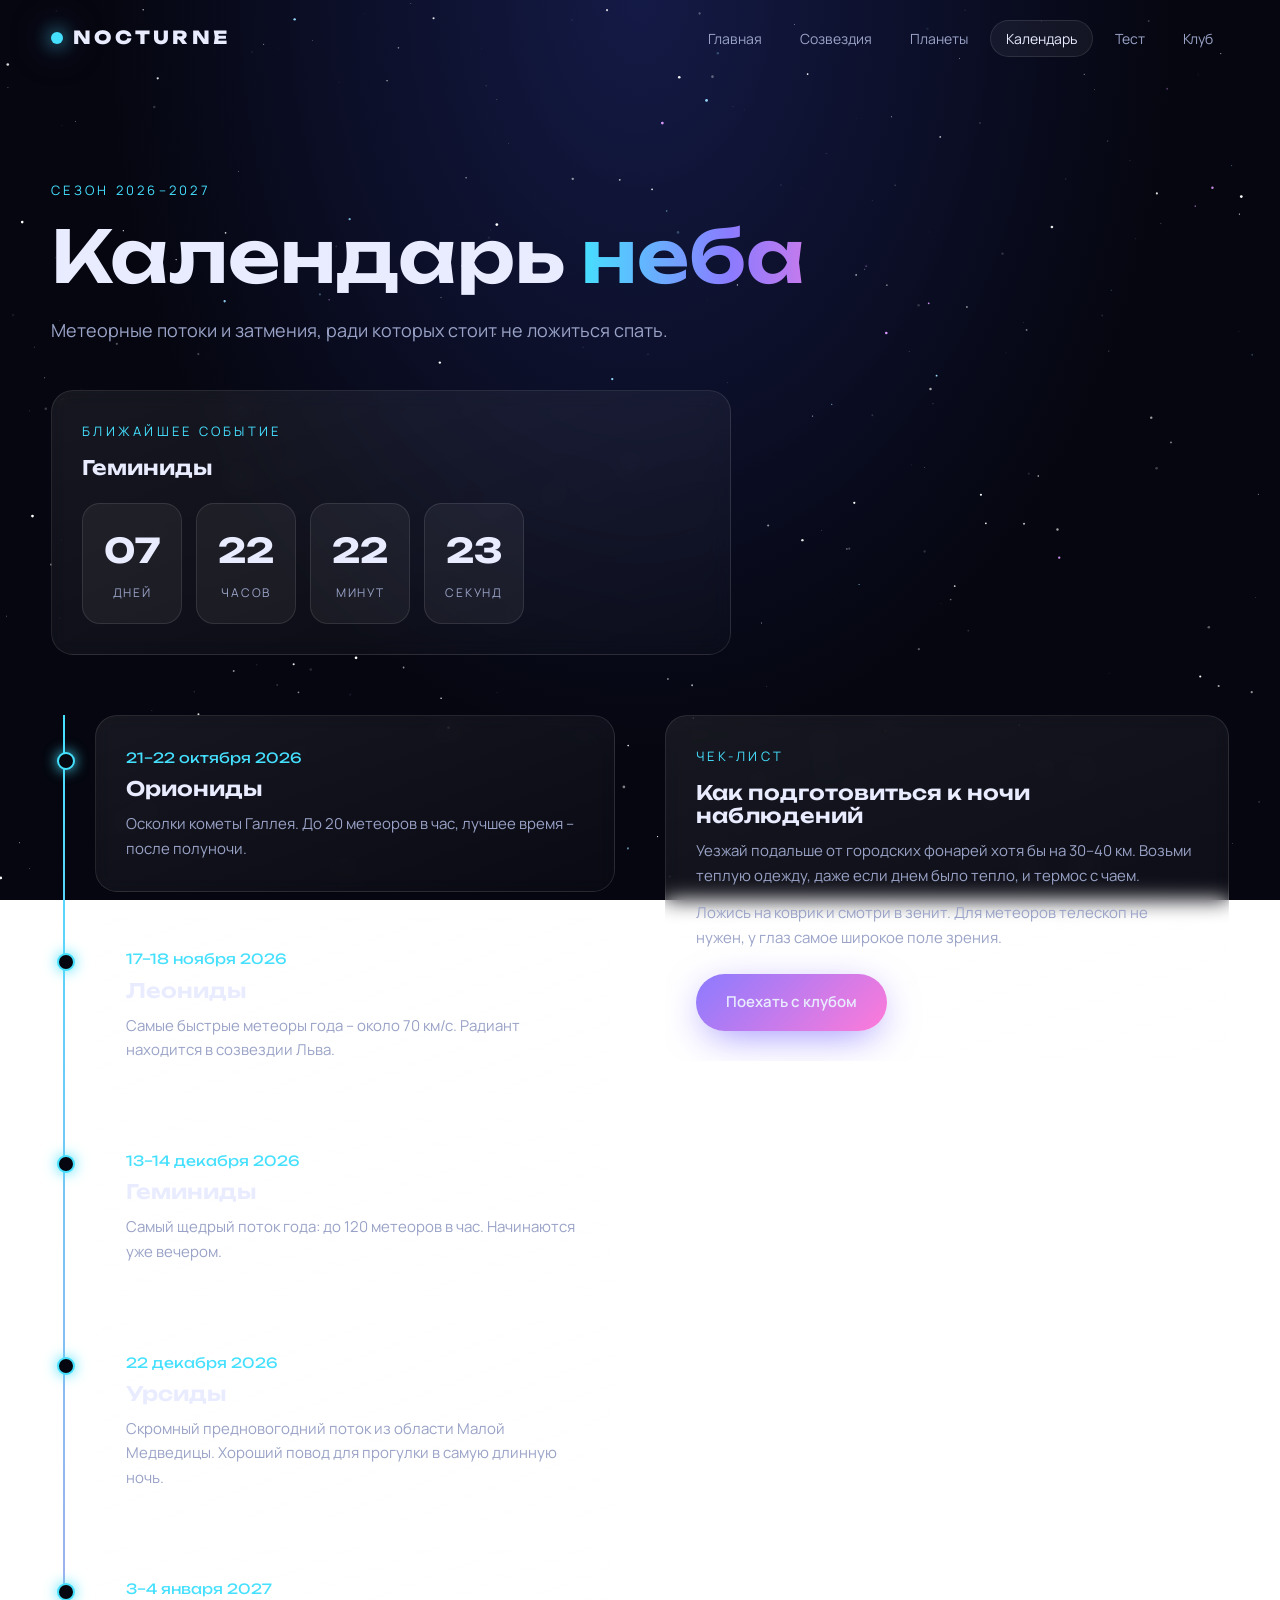
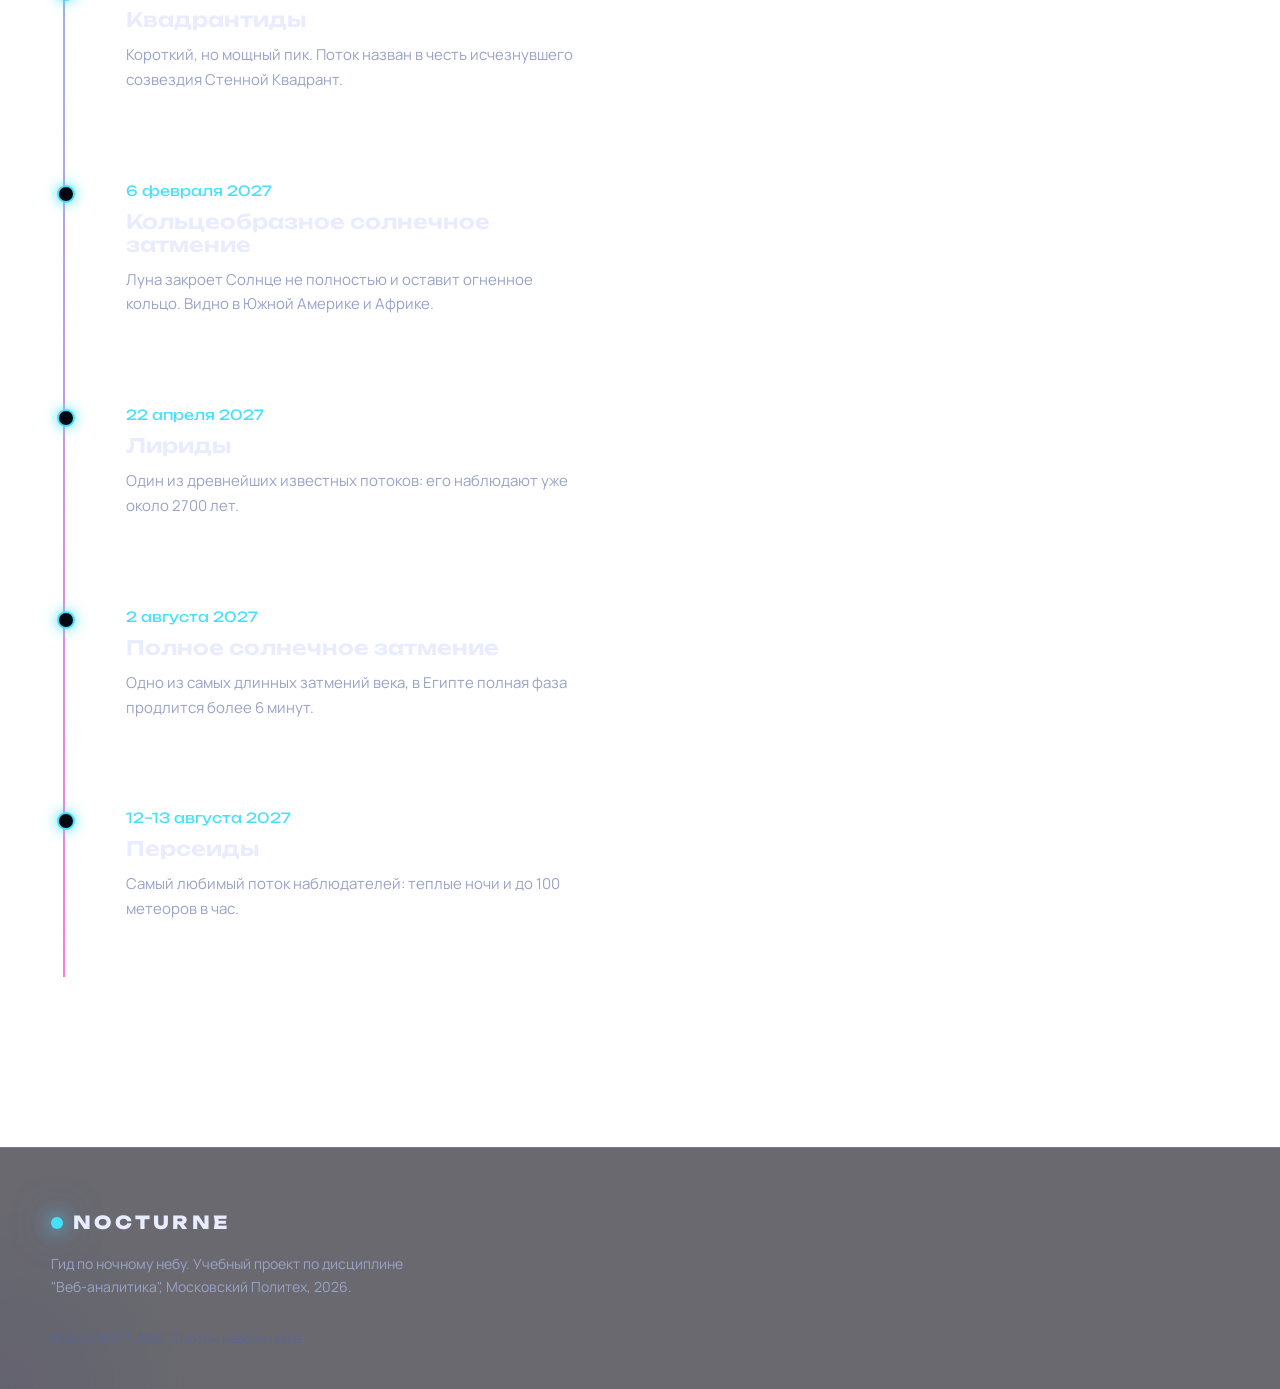
==== calendar.html @ 88e43da4 "Create calendar.html" ====
<!DOCTYPE html>
<html lang="ru">
<head>
<meta charset="UTF-8">
<meta name="viewport" content="width=device-width, initial-scale=1.0">
<title>Календарь неба – NOCTURNE</title>
<link rel="icon" href="data:image/svg+xml,<svg xmlns='http://www.w3.org/2000/svg' viewBox='0 0 100 100'><circle cx='50' cy='50' r='34' fill='%238b7bff'/></svg>">
<link rel="stylesheet" href="style.css">
<!-- ===== СЮДА КОД SBER ADS ===== -->

<!-- ===== СЮДА КОД MYTRACKER ===== -->

</head>
<body>
<header class="header">
  <nav class="nav container">
    <a href="index.html" class="logo"><span class="logo-dot"></span>NOCTURNE</a>
    <ul class="menu">
      <li><a href="index.html">Главная</a></li>
      <li><a href="constellations.html">Созвездия</a></li>
      <li><a href="planets.html">Планеты</a></li>
      <li><a href="calendar.html">Календарь</a></li>
      <li><a href="quiz.html">Тест</a></li>
      <li><a href="club.html">Клуб</a></li>
    </ul>
    <button class="burger" aria-label="Меню"><span></span><span></span><span></span></button>
  </nav>
</header>

<main>
  <section class="page-hero">
    <div class="container">
      <span class="tag reveal">Сезон 2026–2027</span>
      <h1 class="reveal">Календарь <span class="gradient-text">неба</span></h1>
      <p class="reveal">Метеорные потоки и затмения, ради которых стоит не ложиться спать.</p>
      <div class="card next-card reveal">
        <span class="tag">Ближайшее событие</span>
        <h3 id="next-name">Загружаем...</h3>
        <div class="countdown" id="countdown">
          <div><b>00</b><span>дней</span></div>
          <div><b>00</b><span>часов</span></div>
          <div><b>00</b><span>минут</span></div>
          <div><b>00</b><span>секунд</span></div>
        </div>
      </div>
    </div>
  </section>
  <section class="pt0">
    <div class="container two-col">
      <div class="timeline">
        <article class="card event reveal" data-date="2026-10-21"><div class="date">21–22 октября 2026</div><h3>Ориониды</h3><p>Осколки кометы Галлея. До 20 метеоров в час, лучшее время – после полуночи.</p></article>
        <article class="card event reveal" data-date="2026-11-17"><div class="date">17–18 ноября 2026</div><h3>Леониды</h3><p>Самые быстрые метеоры года – около 70 км/с. Радиант находится в созвездии Льва.</p></article>
        <article class="card event reveal" data-date="2026-12-13"><div class="date">13–14 декабря 2026</div><h3>Геминиды</h3><p>Самый щедрый поток года: до 120 метеоров в час. Начинаются уже вечером.</p></article>
        <article class="card event reveal" data-date="2026-12-22"><div class="date">22 декабря 2026</div><h3>Урсиды</h3><p>Скромный предновогодний поток из области Малой Медведицы. Хороший повод для прогулки в самую длинную ночь.</p></article>
        <article class="card event reveal" data-date="2027-01-03"><div class="date">3–4 января 2027</div><h3>Квадрантиды</h3><p>Короткий, но мощный пик. Поток назван в честь исчезнувшего созвездия Стенной Квадрант.</p></article>
        <article class="card event reveal" data-date="2027-02-06"><div class="date">6 февраля 2027</div><h3>Кольцеобразное солнечное затмение</h3><p>Луна закроет Солнце не полностью и оставит огненное кольцо. Видно в Южной Америке и Африке.</p></article>
        <article class="card event reveal" data-date="2027-04-22"><div class="date">22 апреля 2027</div><h3>Лириды</h3><p>Один из древнейших известных потоков: его наблюдают уже около 2700 лет.</p></article>
        <article class="card event reveal" data-date="2027-08-02"><div class="date">2 августа 2027</div><h3>Полное солнечное затмение</h3><p>Одно из самых длинных затмений века, в Египте полная фаза продлится более 6 минут.</p></article>
        <article class="card event reveal" data-date="2027-08-12"><div class="date">12–13 августа 2027</div><h3>Персеиды</h3><p>Самый любимый поток наблюдателей: теплые ночи и до 100 метеоров в час.</p></article>
      </div>
      <div class="card reveal" style="position:sticky;top:100px">
        <span class="tag">Чек-лист</span>
        <h3>Как подготовиться к ночи наблюдений</h3>
        <p style="margin-top:12px">Уезжай подальше от городских фонарей хотя бы на 30–40 км. Возьми теплую одежду, даже если днем было тепло, и термос с чаем.</p>
        <p style="margin-top:12px">Ложись на коврик и смотри в зенит. Для метеоров телескоп не нужен, у глаз самое широкое поле зрения.</p>
        <div class="btns" style="margin-top:24px"><a href="club.html" class="btn btn-primary" data-goal="calendar_to_club">Поехать с клубом</a></div>
      </div>
    </div>
  </section>
</main>

<footer class="footer">
  <div class="container">
    <div class="footer-grid">
      <div>
        <a href="index.html" class="logo"><span class="logo-dot"></span>NOCTURNE</a>
        <p class="footer-text">Гид по ночному небу. Учебный проект по дисциплине "Веб-аналитика", Московский Политех, 2026.</p>
      </div>
      <div class="counters">
        <!-- ===== СЮДА КОД LIVEINTERNET ===== -->

        <div id="top100_widget"></div>
      </div>
    </div>
    <p class="copy">© 2026 NOCTURNE. Смотри наверх чаще.</p>
  </div>
</footer>
<canvas id="sky"></canvas>
<script src="script.js"></script>
</body>
</html>
---- style.css ----
@import url('https://fonts.googleapis.com/css2?family=Unbounded:wght@400;600;800&family=Manrope:wght@300;400;600;700&display=swap');

:root{
  --bg:#05060f;--text:#e9ecff;--muted:#9aa3c7;
  --accent:#8b7bff;--accent2:#46e0ff;--accent3:#ff7ad9;
  --glass:rgba(255,255,255,.05);--border:rgba(255,255,255,.1);--radius:22px;
}
*{margin:0;padding:0;box-sizing:border-box}
html{scroll-behavior:smooth}
body{font-family:'Manrope',system-ui,sans-serif;background:radial-gradient(ellipse at top,#141a46 0%,var(--bg) 60%) fixed;color:var(--text);line-height:1.65;overflow-x:hidden;min-height:100vh}
#sky{position:fixed;inset:0;z-index:-1;pointer-events:none}
a{color:inherit;text-decoration:none}
.container{width:min(1180px,92%);margin:0 auto}
h1,h2,h3{font-family:'Unbounded',sans-serif;line-height:1.15;font-weight:600}
.gradient-text{background:linear-gradient(90deg,var(--accent2),var(--accent),var(--accent3),var(--accent2));-webkit-background-clip:text;background-clip:text;color:transparent;background-size:200% auto;animation:shine 6s linear infinite}
@keyframes shine{to{background-position:200% center}}
.tag{color:var(--accent2);font-size:13px;letter-spacing:.25em;text-transform:uppercase;margin-bottom:14px;display:block}
.pt0{padding-top:0!important}

/* Шапка */
.header{position:fixed;top:0;left:0;right:0;z-index:50;transition:.4s}
.header.scrolled{background:rgba(5,6,15,.72);backdrop-filter:blur(14px);border-bottom:1px solid var(--border)}
.nav{display:flex;align-items:center;justify-content:space-between;height:76px}
.logo{font-family:'Unbounded';font-weight:800;letter-spacing:.18em;font-size:18px;display:inline-flex;align-items:center;gap:10px}
.logo-dot{width:12px;height:12px;border-radius:50%;background:var(--accent2);box-shadow:0 0 18px var(--accent2),0 0 40px var(--accent)}
.menu{display:flex;gap:6px;list-style:none}
.menu a{padding:9px 16px;border-radius:999px;font-size:14px;color:var(--muted);transition:.3s}
.menu a:hover,.menu a.active{color:var(--text);background:var(--glass)}
.menu a.active{box-shadow:inset 0 0 0 1px var(--border)}
.burger{display:none;background:none;border:0;width:40px;height:40px;cursor:pointer;position:relative}
.burger span{position:absolute;left:8px;right:8px;height:2px;background:var(--text);transition:.3s}
.burger span:nth-child(1){top:13px}.burger span:nth-child(2){top:19px}.burger span:nth-child(3){top:25px}
.burger.open span:nth-child(1){transform:translateY(6px) rotate(45deg)}
.burger.open span:nth-child(2){opacity:0}
.burger.open span:nth-child(3){transform:translateY(-6px) rotate(-45deg)}

/* Первый экран */
.hero{min-height:100vh;display:flex;align-items:center;padding-top:76px;position:relative}
.hero-inner{max-width:820px}
.eyebrow{display:inline-flex;align-items:center;gap:10px;padding:8px 16px;border:1px solid var(--border);border-radius:999px;font-size:13px;color:var(--muted);background:var(--glass);backdrop-filter:blur(8px);margin-bottom:28px}
.eyebrow i{width:8px;height:8px;border-radius:50%;background:#4dffb0;box-shadow:0 0 10px #4dffb0;animation:pulse 2s infinite}
@keyframes pulse{50%{opacity:.3}}
.hero h1{font-size:clamp(40px,7vw,92px);font-weight:800;margin-bottom:24px}
.hero p{font-size:clamp(16px,1.6vw,20px);color:var(--muted);max-width:600px;margin-bottom:40px}
.btns{display:flex;gap:14px;flex-wrap:wrap}
.btn{display:inline-flex;align-items:center;gap:10px;padding:16px 30px;border-radius:999px;font-weight:600;font-size:15px;transition:.35s;border:1px solid var(--border);cursor:pointer;font-family:inherit;color:var(--text);background:var(--glass)}
.btn:hover{transform:translateY(-3px);border-color:rgba(255,255,255,.3)}
.btn-primary{background:linear-gradient(135deg,var(--accent),var(--accent3));border:0;box-shadow:0 10px 40px -10px var(--accent)}
.btn-primary:hover{box-shadow:0 18px 50px -10px var(--accent3)}
.planet-orb{position:absolute;right:-8%;top:50%;width:min(46vw,560px);aspect-ratio:1;transform:translateY(-50%);border-radius:50%;background:radial-gradient(circle at 30% 30%,#c9b8ff 0%,#6a4dff 30%,#1d1060 65%,#05060f 100%);box-shadow:inset -40px -40px 80px rgba(0,0,0,.6),0 0 120px rgba(139,123,255,.35);z-index:-1;animation:float 9s ease-in-out infinite}
.planet-orb::after{content:'';position:absolute;inset:-18% -30%;border-radius:50%;border:2px solid rgba(70,224,255,.35);transform:rotate(-20deg) scaleY(.28)}
@keyframes float{50%{transform:translateY(-54%)}}
.scroll-hint{position:absolute;bottom:34px;left:50%;transform:translateX(-50%);font-size:12px;letter-spacing:.3em;color:var(--muted);text-transform:uppercase;text-align:center}
.scroll-hint::after{content:'';display:block;width:1px;height:46px;margin:12px auto 0;background:linear-gradient(var(--accent2),transparent);animation:drop 2s infinite}
@keyframes drop{0%{transform:scaleY(0);transform-origin:top}50%{transform:scaleY(1);transform-origin:top}51%{transform-origin:bottom}100%{transform:scaleY(0);transform-origin:bottom}}

/* Секции и карточки */
section{padding:110px 0}
.section-head{margin-bottom:56px;max-width:700px}
.section-head h2{font-size:clamp(28px,4vw,48px);margin-bottom:16px}
.section-head p{color:var(--muted)}
.page-hero{padding:180px 0 60px}
.page-hero h1{font-size:clamp(36px,6vw,72px);margin-bottom:18px}
.page-hero p{color:var(--muted);max-width:640px;font-size:18px}
.grid{display:grid;gap:22px}
.grid-3{grid-template-columns:repeat(auto-fit,minmax(280px,1fr))}
.card{display:block;background:linear-gradient(160deg,rgba(255,255,255,.07),rgba(255,255,255,.02));border:1px solid var(--border);border-radius:var(--radius);padding:30px;position:relative;overflow:hidden;transition:transform .4s,border-color .4s;backdrop-filter:blur(10px)}
.card:hover{transform:translateY(-6px);border-color:rgba(139,123,255,.5)}
.card::before{content:'';position:absolute;width:260px;height:260px;border-radius:50%;background:radial-gradient(var(--accent),transparent 70%);opacity:0;top:var(--y,50%);left:var(--x,50%);transform:translate(-50%,-50%);transition:opacity .4s;pointer-events:none}
.card:hover::before{opacity:.18}
.card h3{font-size:20px;margin-bottom:12px}
.card p{color:var(--muted);font-size:15px}
.num{font-family:'Unbounded';font-size:14px;color:var(--accent2);margin-bottom:36px;letter-spacing:.1em;display:flex;justify-content:space-between}
.stats{display:grid;grid-template-columns:repeat(auto-fit,minmax(200px,1fr));gap:22px}
.stat{padding:34px;border-radius:var(--radius);border:1px solid var(--border);background:var(--glass);text-align:center}
.stat b{display:block;font-family:'Unbounded';font-size:46px;font-weight:800}
.stat span{color:var(--muted);font-size:14px}
.marquee{overflow:hidden;border-block:1px solid var(--border);padding:26px 0;white-space:nowrap}
.marquee-track{display:inline-flex;gap:60px;animation:marquee 40s linear infinite;font-family:'Unbounded';font-size:clamp(22px,3vw,38px);color:transparent;-webkit-text-stroke:1px rgba(255,255,255,.35)}
.marquee-track span:nth-child(even){color:var(--text);-webkit-text-stroke:0}
@keyframes marquee{to{transform:translateX(-50%)}}
.two-col{display:grid;grid-template-columns:1fr 1fr;gap:50px;align-items:start}

/* Созвездия */
.filters{display:flex;gap:10px;flex-wrap:wrap;margin-bottom:40px}
.filter{padding:10px 20px;border-radius:999px;border:1px solid var(--border);background:var(--glass);color:var(--muted);cursor:pointer;font-family:inherit;font-size:14px;transition:.3s}
.filter.active,.filter:hover{color:var(--text);border-color:var(--accent);background:rgba(139,123,255,.15)}
.const-card canvas{width:100%;height:200px;display:block;margin-bottom:20px;border-radius:14px;background:radial-gradient(circle at center,rgba(139,123,255,.12),transparent 70%)}
.const-card.hide{display:none}
.meta{display:flex;gap:8px;flex-wrap:wrap;margin-top:16px}
.pill{font-size:12px;padding:5px 12px;border-radius:999px;background:rgba(70,224,255,.1);color:var(--accent2);border:1px solid rgba(70,224,255,.25)}

/* Планеты */
.planet-view{display:grid;grid-template-columns:1fr 1.1fr;gap:60px;align-items:center;min-height:460px}
.planet{width:min(400px,78vw);aspect-ratio:1;border-radius:50%;margin:auto;position:relative;box-shadow:0 0 90px var(--glow,rgba(139,123,255,.4));animation:float2 8s ease-in-out infinite}
.planet::before{content:'';position:absolute;inset:0;border-radius:50%;background:radial-gradient(circle at 30% 28%,rgba(255,255,255,.35),transparent 38%,rgba(0,0,0,.7) 78%)}
.planet.ringed::after{content:'';position:absolute;inset:-12% -38%;border-radius:50%;border:14px solid rgba(230,200,150,.4);transform:rotate(-18deg) scaleY(.24)}
@keyframes float2{50%{transform:translateY(-14px)}}
.planet-info h2{font-size:clamp(34px,5vw,60px);margin-bottom:16px}
.planet-info p{color:var(--muted)}
.facts{display:grid;grid-template-columns:repeat(2,1fr);gap:14px;margin-top:30px}
.fact{padding:18px;border-radius:16px;border:1px solid var(--border);background:var(--glass)}
.fact small{color:var(--muted);display:block;font-size:12px;text-transform:uppercase;letter-spacing:.1em}
.fact strong{font-size:18px}
.fade-swap{animation:swap .6s ease}
@keyframes swap{from{opacity:0;transform:translateY(20px)}}

/* Календарь */
.next-card{margin-top:44px;max-width:680px}
.countdown{display:flex;gap:14px;flex-wrap:wrap;margin-top:24px}
.countdown div{min-width:100px;padding:18px;border-radius:18px;border:1px solid var(--border);background:var(--glass);text-align:center}
.countdown b{font-family:'Unbounded';font-size:34px;display:block}
.countdown span{font-size:12px;color:var(--muted);text-transform:uppercase;letter-spacing:.15em}
.timeline{position:relative;padding-left:44px}
.timeline::before{content:'';position:absolute;left:12px;top:0;bottom:0;width:2px;background:linear-gradient(var(--accent2),var(--accent3))}
.event{margin-bottom:24px;overflow:visible}
.event::after{content:'';position:absolute;left:-39px;top:36px;width:14px;height:14px;border-radius:50%;background:var(--bg);border:2px solid var(--accent2);box-shadow:0 0 14px var(--accent2)}
.event .date{font-family:'Unbounded';color:var(--accent2);font-size:14px;margin-bottom:8px}
.event.past{opacity:.4}

/* Тест */
.quiz{max-width:760px;margin:0 auto}
.progress{height:6px;border-radius:9px;background:var(--glass);overflow:hidden;margin-bottom:34px}
.progress i{display:block;height:100%;width:0;background:linear-gradient(90deg,var(--accent2),var(--accent3));transition:width .5s}
.q-title{font-size:clamp(22px,3vw,32px);margin-bottom:28px}
.answers{display:grid;gap:12px}
.answer{text-align:left;padding:20px 24px;border-radius:16px;border:1px solid var(--border);background:var(--glass);color:var(--text);font:inherit;font-size:16px;cursor:pointer;transition:.3s}
.answer:hover{border-color:var(--accent);transform:translateX(6px);background:rgba(139,123,255,.12)}
.result{text-align:center}
.result h2{font-size:clamp(34px,5vw,56px);margin:10px 0 20px}
.result p{color:var(--muted);max-width:520px;margin:0 auto}

/* Форма */
.form{display:grid;gap:16px}
.form label{font-size:13px;color:var(--muted);display:block;margin-bottom:6px}
.form input,.form select,.form textarea{width:100%;padding:16px 18px;border-radius:14px;border:1px solid var(--border);background:rgba(255,255,255,.04);color:var(--text);font:inherit;outline:none;transition:.3s}
.form input:focus,.form select:focus,.form textarea:focus{border-color:var(--accent);box-shadow:0 0 0 4px rgba(139,123,255,.15)}
.form select option{background:#0b0e24}
.note{font-size:12px;color:var(--muted)}

/* Подвал */
.footer{border-top:1px solid var(--border);padding:60px 0 40px;margin-top:60px;background:rgba(5,6,15,.6)}
.footer-grid{display:flex;justify-content:space-between;align-items:flex-end;gap:40px;flex-wrap:wrap}
.footer-text{margin-top:14px;max-width:360px;color:var(--muted);font-size:14px}
.counters{display:flex;gap:12px;align-items:center;flex-wrap:wrap;min-height:31px}
.copy{margin-top:30px;font-size:13px;color:#5e6690}

/* Анимации появления и подсветка курсора */
.reveal{opacity:0;transform:translateY(40px);transition:opacity .9s ease,transform .9s ease}
.reveal.visible{opacity:1;transform:none}
.cursor-glow{position:fixed;width:420px;height:420px;border-radius:50%;pointer-events:none;background:radial-gradient(rgba(139,123,255,.12),transparent 65%);transform:translate(-50%,-50%);z-index:-1}

@media (max-width:900px){
  .menu{position:fixed;top:76px;left:0;right:0;flex-direction:column;background:rgba(5,6,15,.96);backdrop-filter:blur(14px);padding:20px;gap:4px;transform:translateY(-130%);transition:.4s;border-bottom:1px solid var(--border)}
  .menu.open{transform:none}
  .menu a{display:block;padding:14px 18px;font-size:16px}
  .burger{display:block}
  .planet-view,.two-col{grid-template-columns:1fr}
  .planet-orb{opacity:.45;right:-30%}
  section{padding:80px 0}
  .page-hero{padding:140px 0 40px}
}
@media (prefers-reduced-motion:reduce){*{animation:none!important;transition:none!important}.reveal{opacity:1;transform:none}}
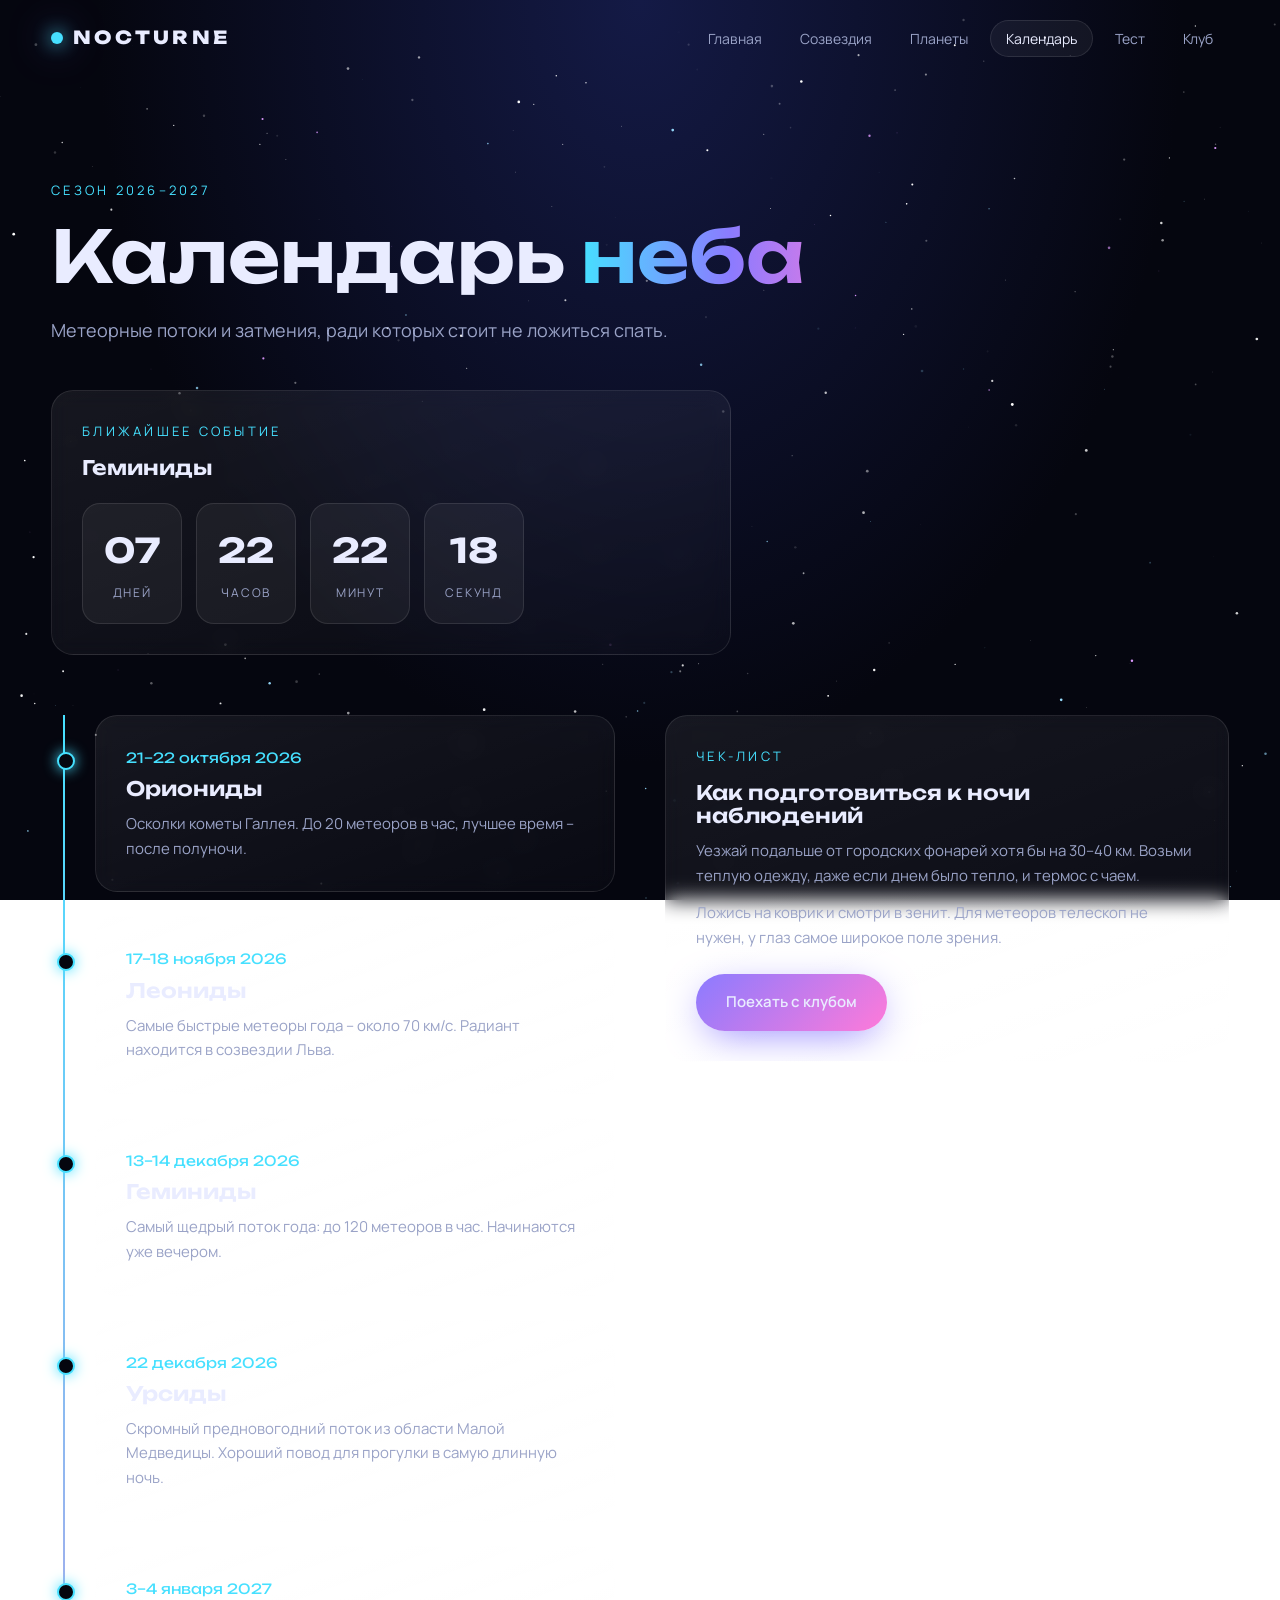
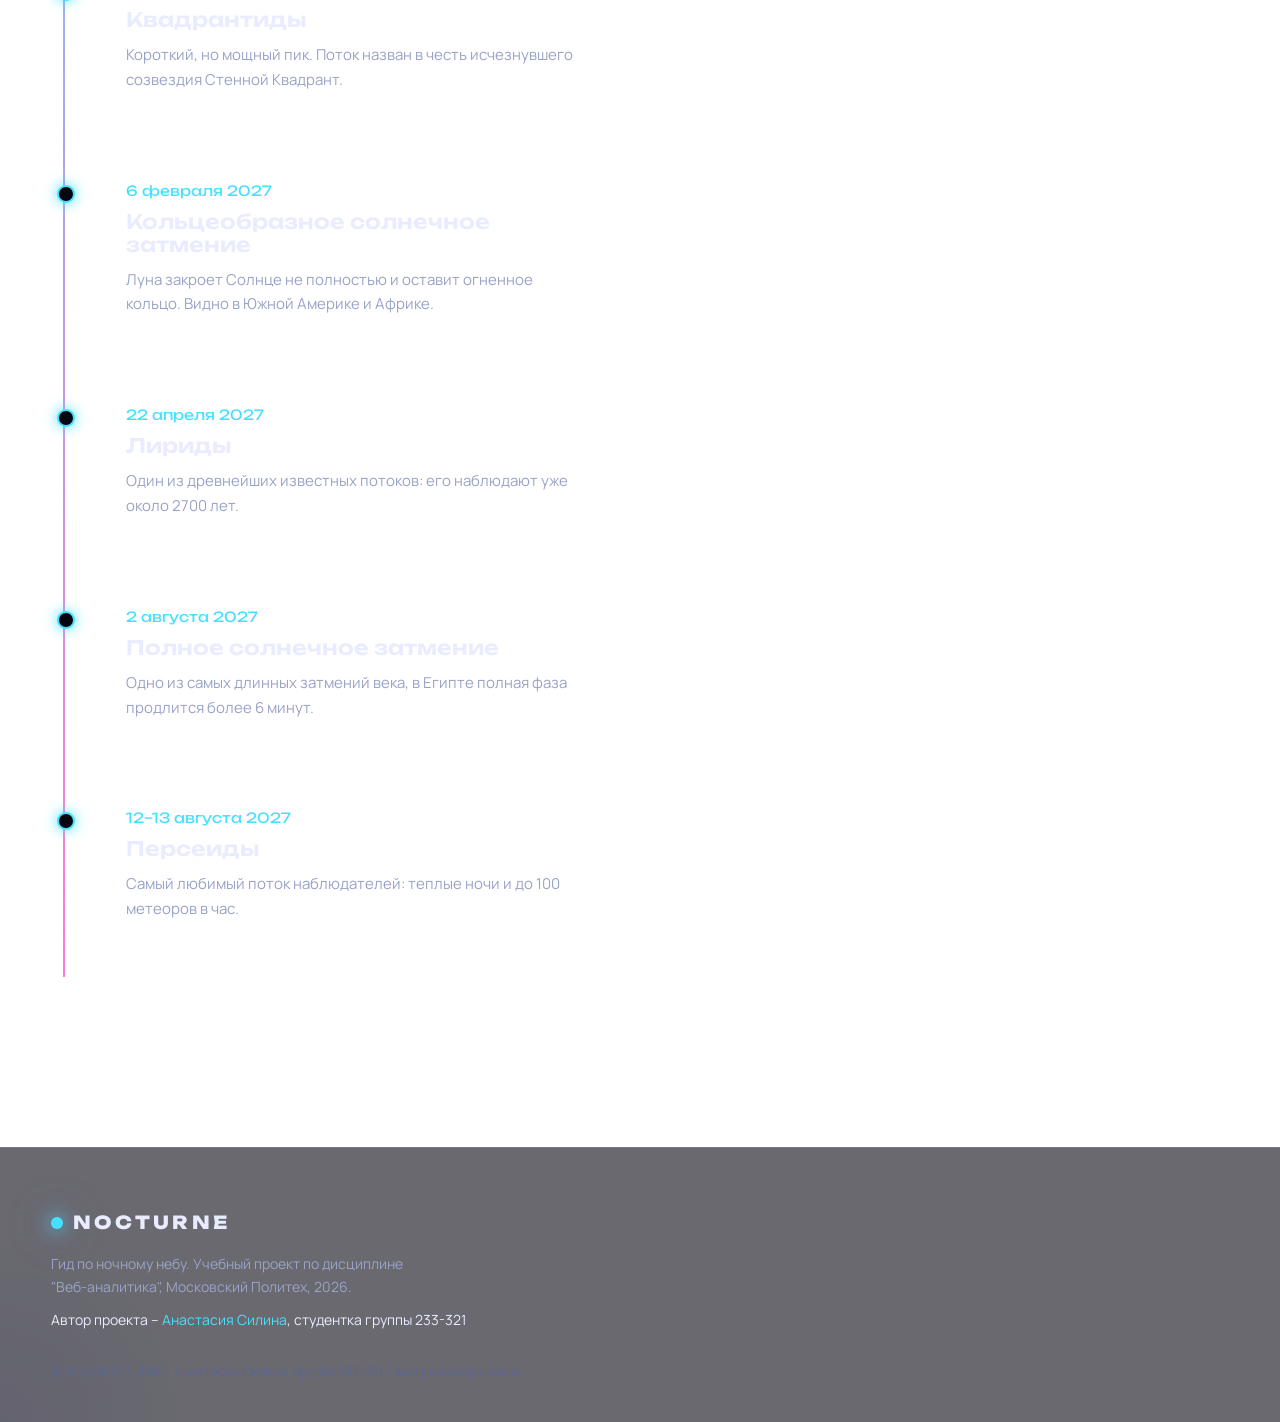
==== commit 24f6829f: "Update calendar.html" ====
--- a/calendar.html
+++ b/calendar.html
@@ -75,6 +75,7 @@
       <div>
         <a href="index.html" class="logo"><span class="logo-dot"></span>NOCTURNE</a>
         <p class="footer-text">Гид по ночному небу. Учебный проект по дисциплине "Веб-аналитика", Московский Политех, 2026.</p>
+        <p class="footer-author">Автор проекта – <span>Анастасия Силина</span>, студентка группы 233-321</p>
       </div>
       <div class="counters">
         <!-- ===== СЮДА КОД LIVEINTERNET ===== -->
@@ -82,7 +83,7 @@
         <div id="top100_widget"></div>
       </div>
     </div>
-    <p class="copy">© 2026 NOCTURNE. Смотри наверх чаще.</p>
+    <p class="copy">© 2026 NOCTURNE · Анастасия Силина, группа 233-321. Смотри наверх чаще.</p>
   </div>
 </footer>
 <canvas id="sky"></canvas>
--- a/style.css
+++ b/style.css
@@ -161,3 +161,6 @@
   .page-hero{padding:140px 0 40px}
 }
 @media (prefers-reduced-motion:reduce){*{animation:none!important;transition:none!important}.reveal{opacity:1;transform:none}}
+/* Подпись автора */
+.footer-author{margin-top:10px;font-size:14px;color:var(--text)}
+.footer-author span{color:var(--accent2)}
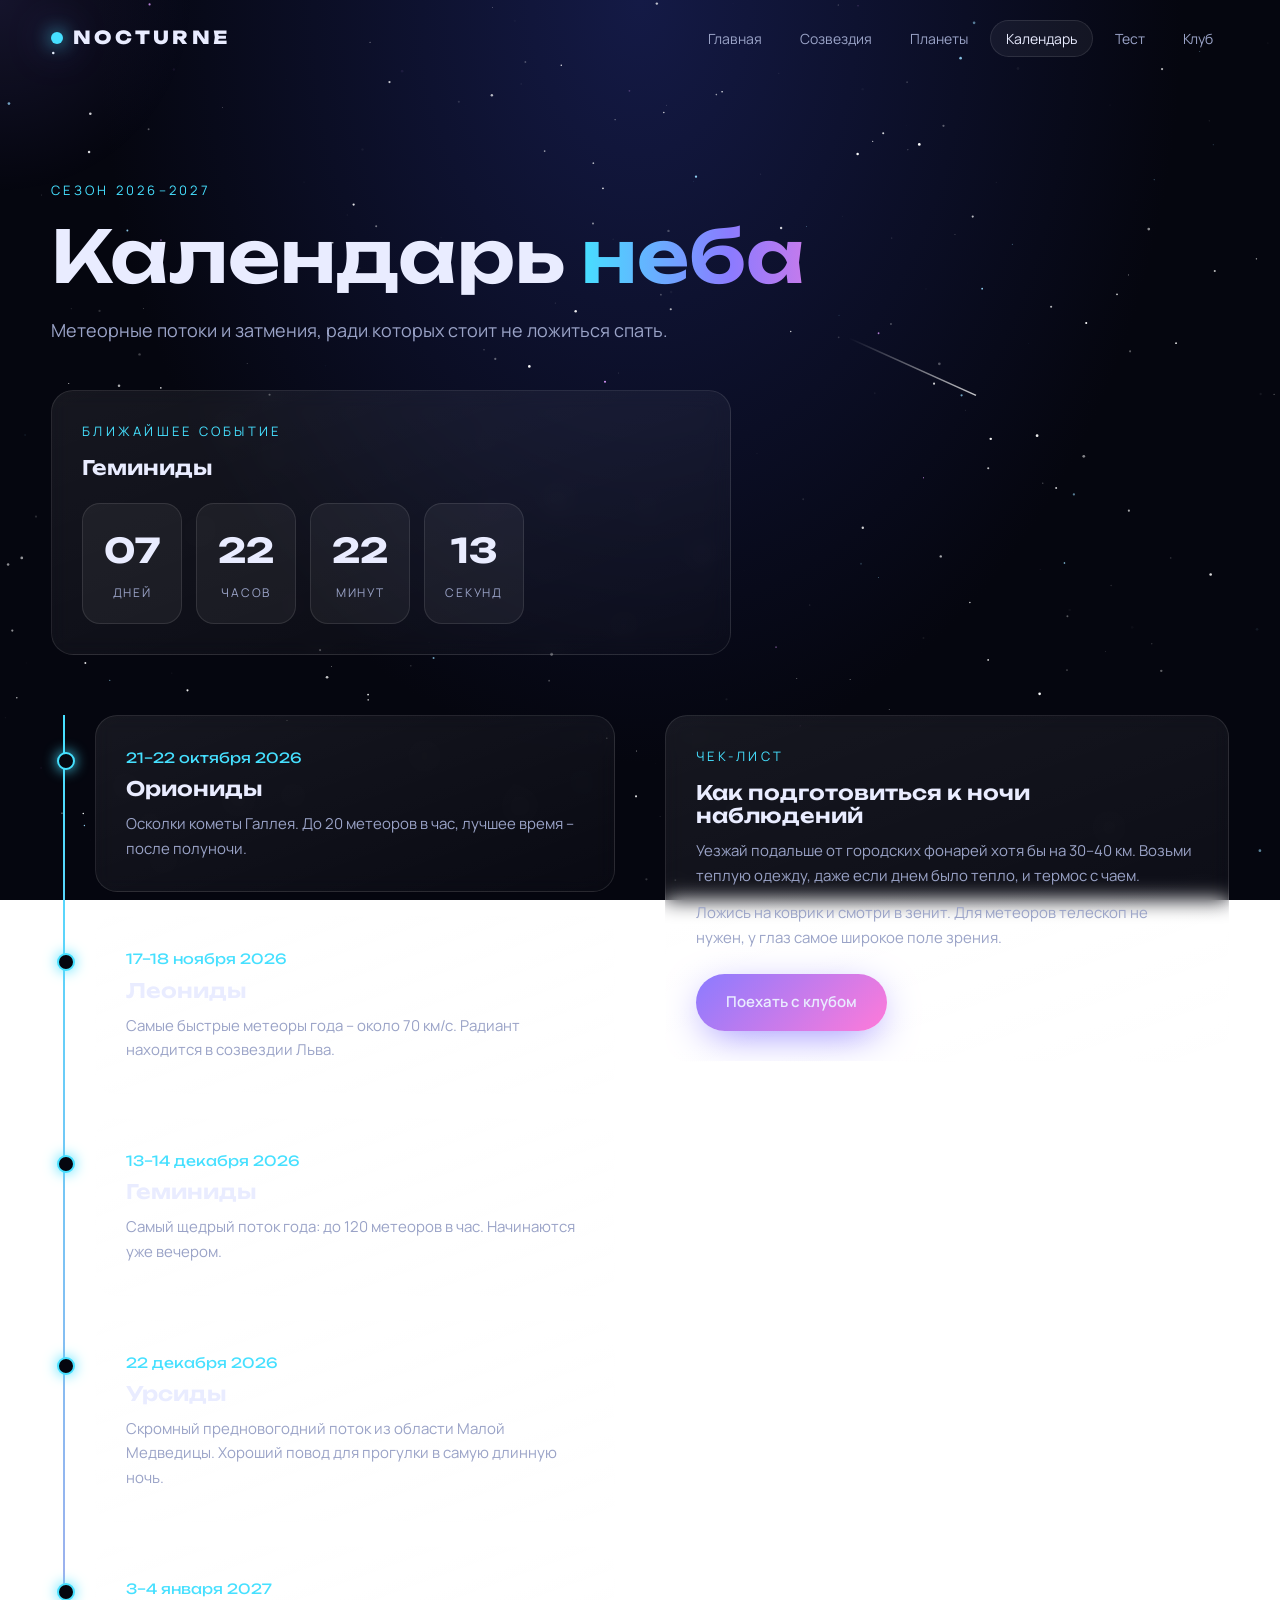
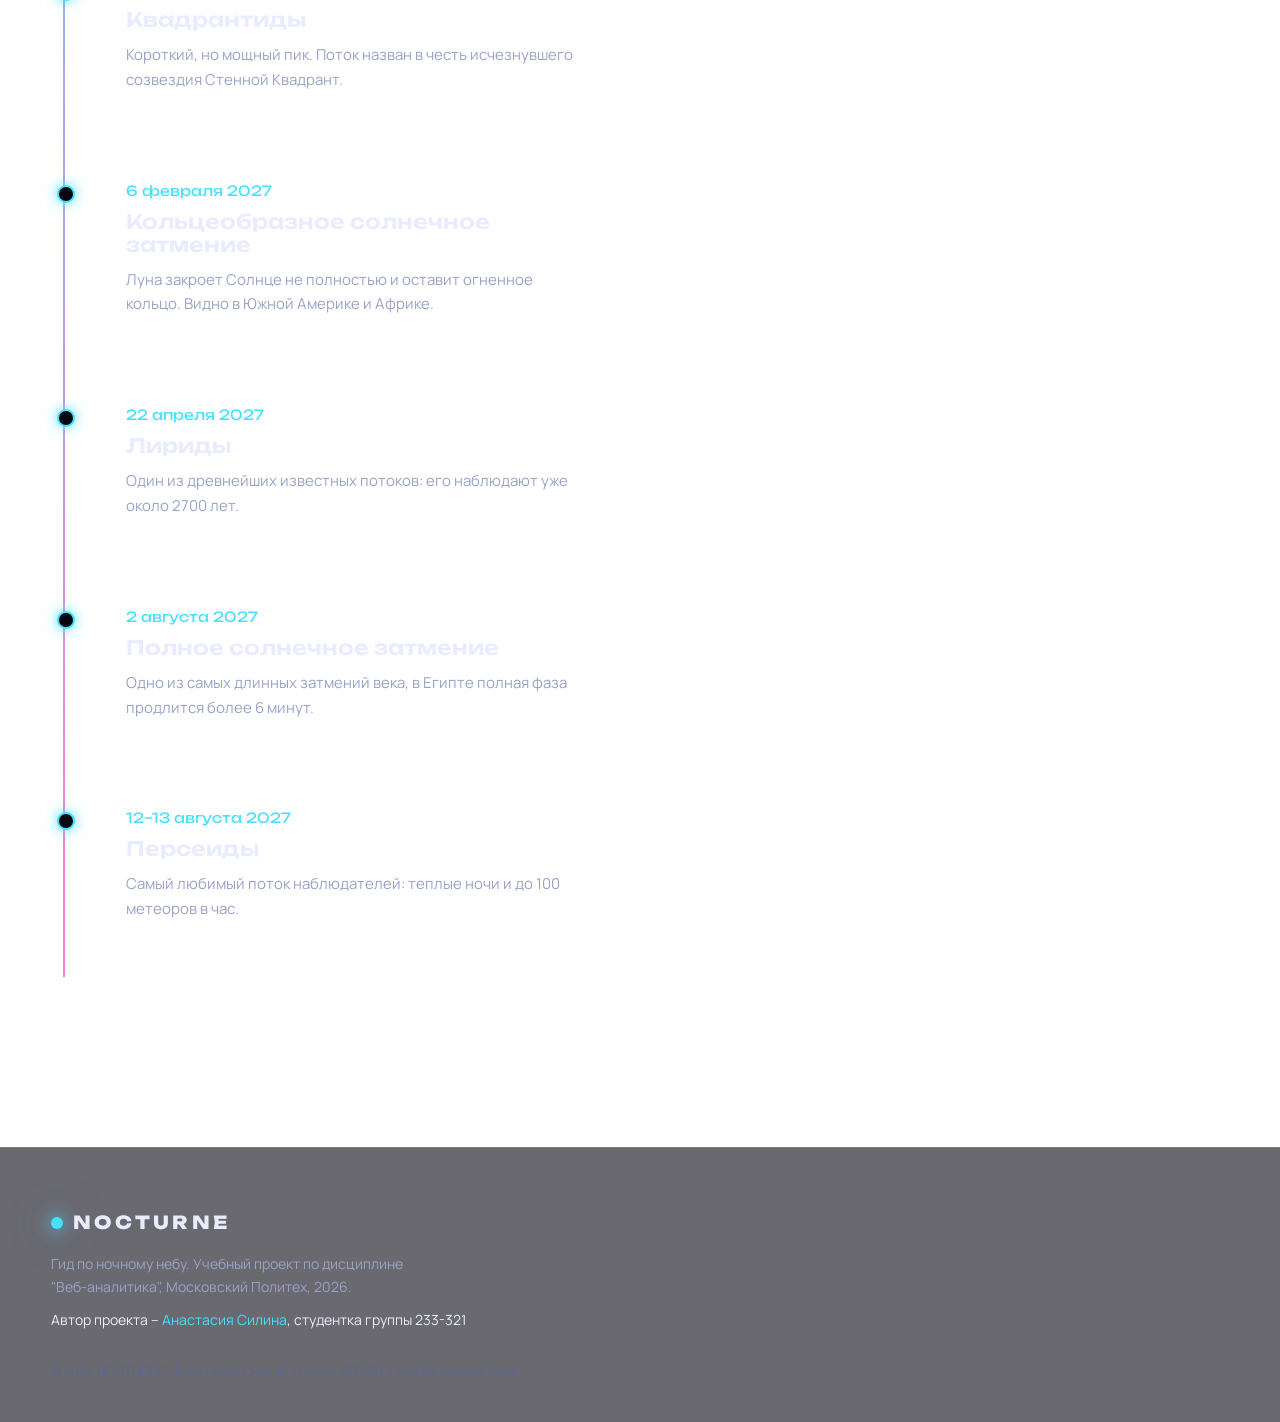
==== commit 5a905fbd: "Update calendar.html" ====
--- a/calendar.html
+++ b/calendar.html
@@ -3,6 +3,7 @@
 <head>
 <meta charset="UTF-8">
 <meta name="viewport" content="width=device-width, initial-scale=1.0">
+<meta name="author" content="Анастасия Силина, группа 233-321">
 <title>Календарь неба – NOCTURNE</title>
 <link rel="icon" href="data:image/svg+xml,<svg xmlns='http://www.w3.org/2000/svg' viewBox='0 0 100 100'><circle cx='50' cy='50' r='34' fill='%238b7bff'/></svg>">
 <link rel="stylesheet" href="style.css">
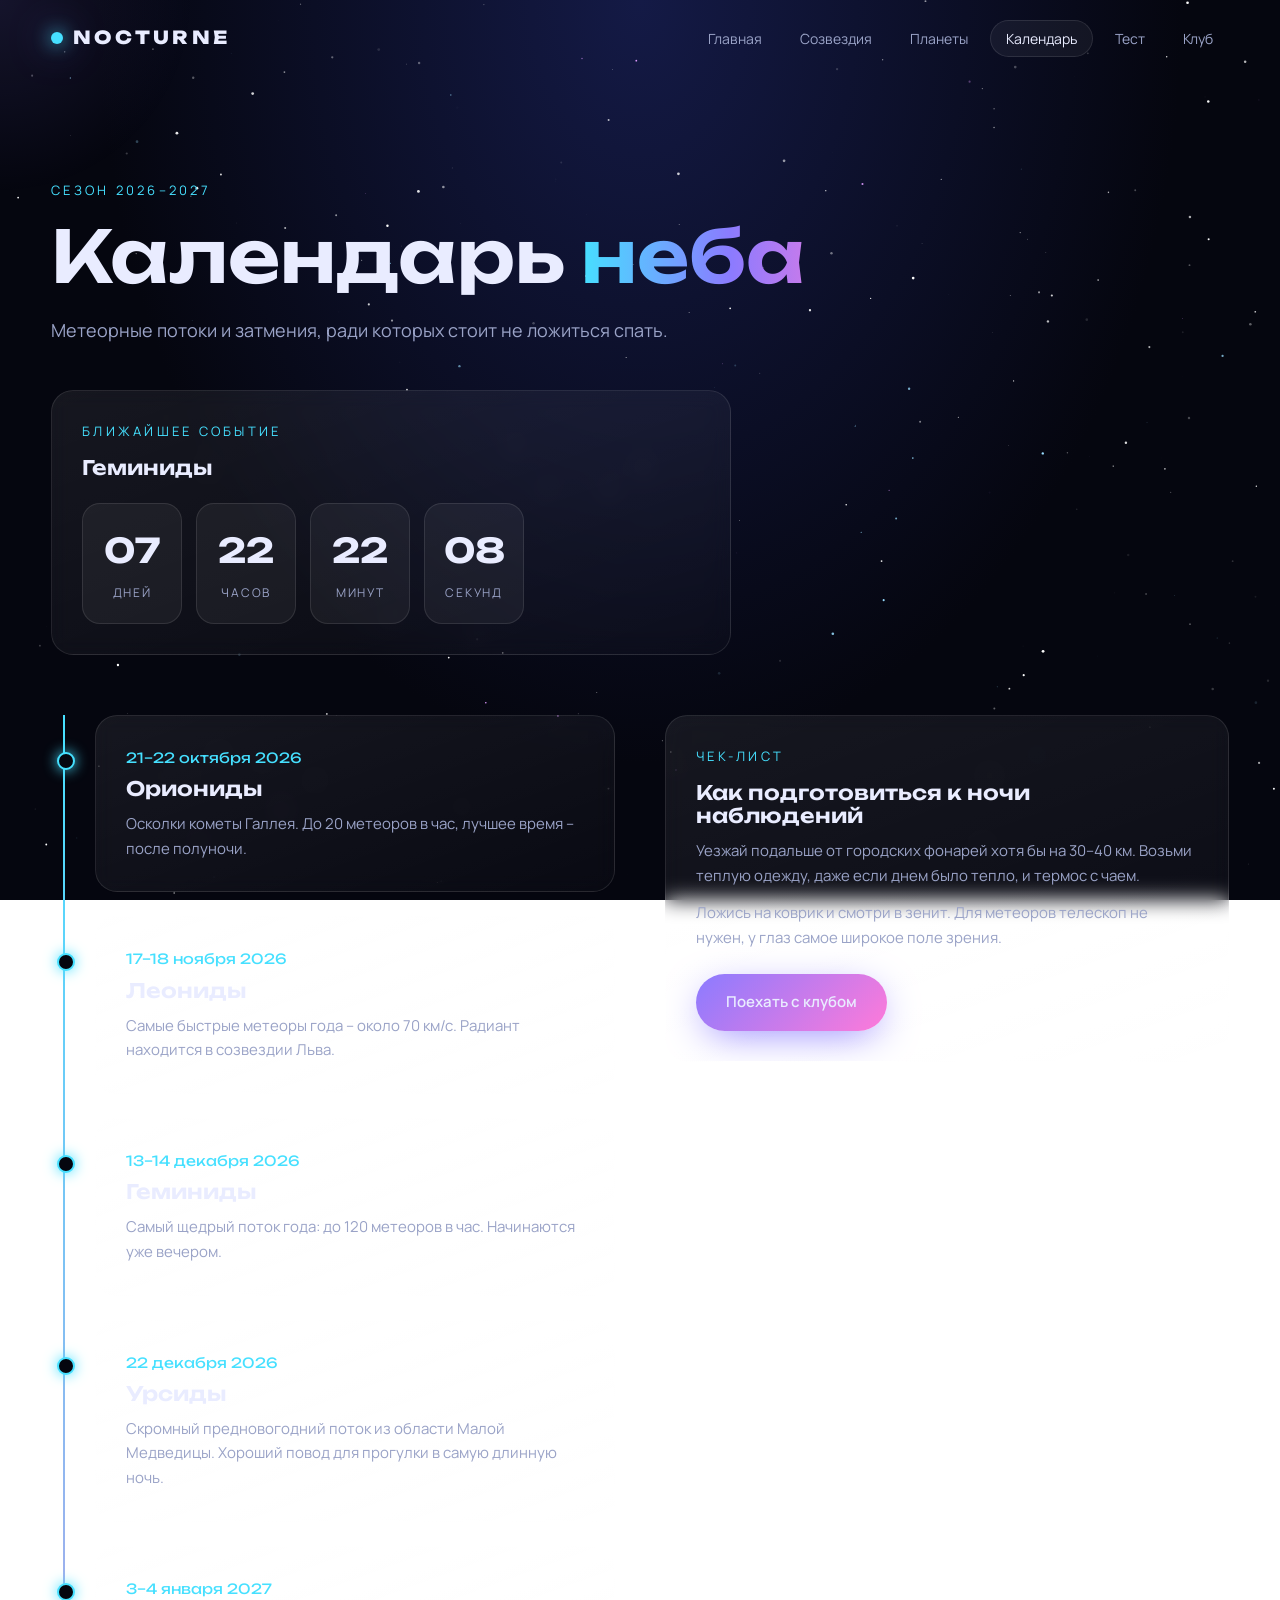
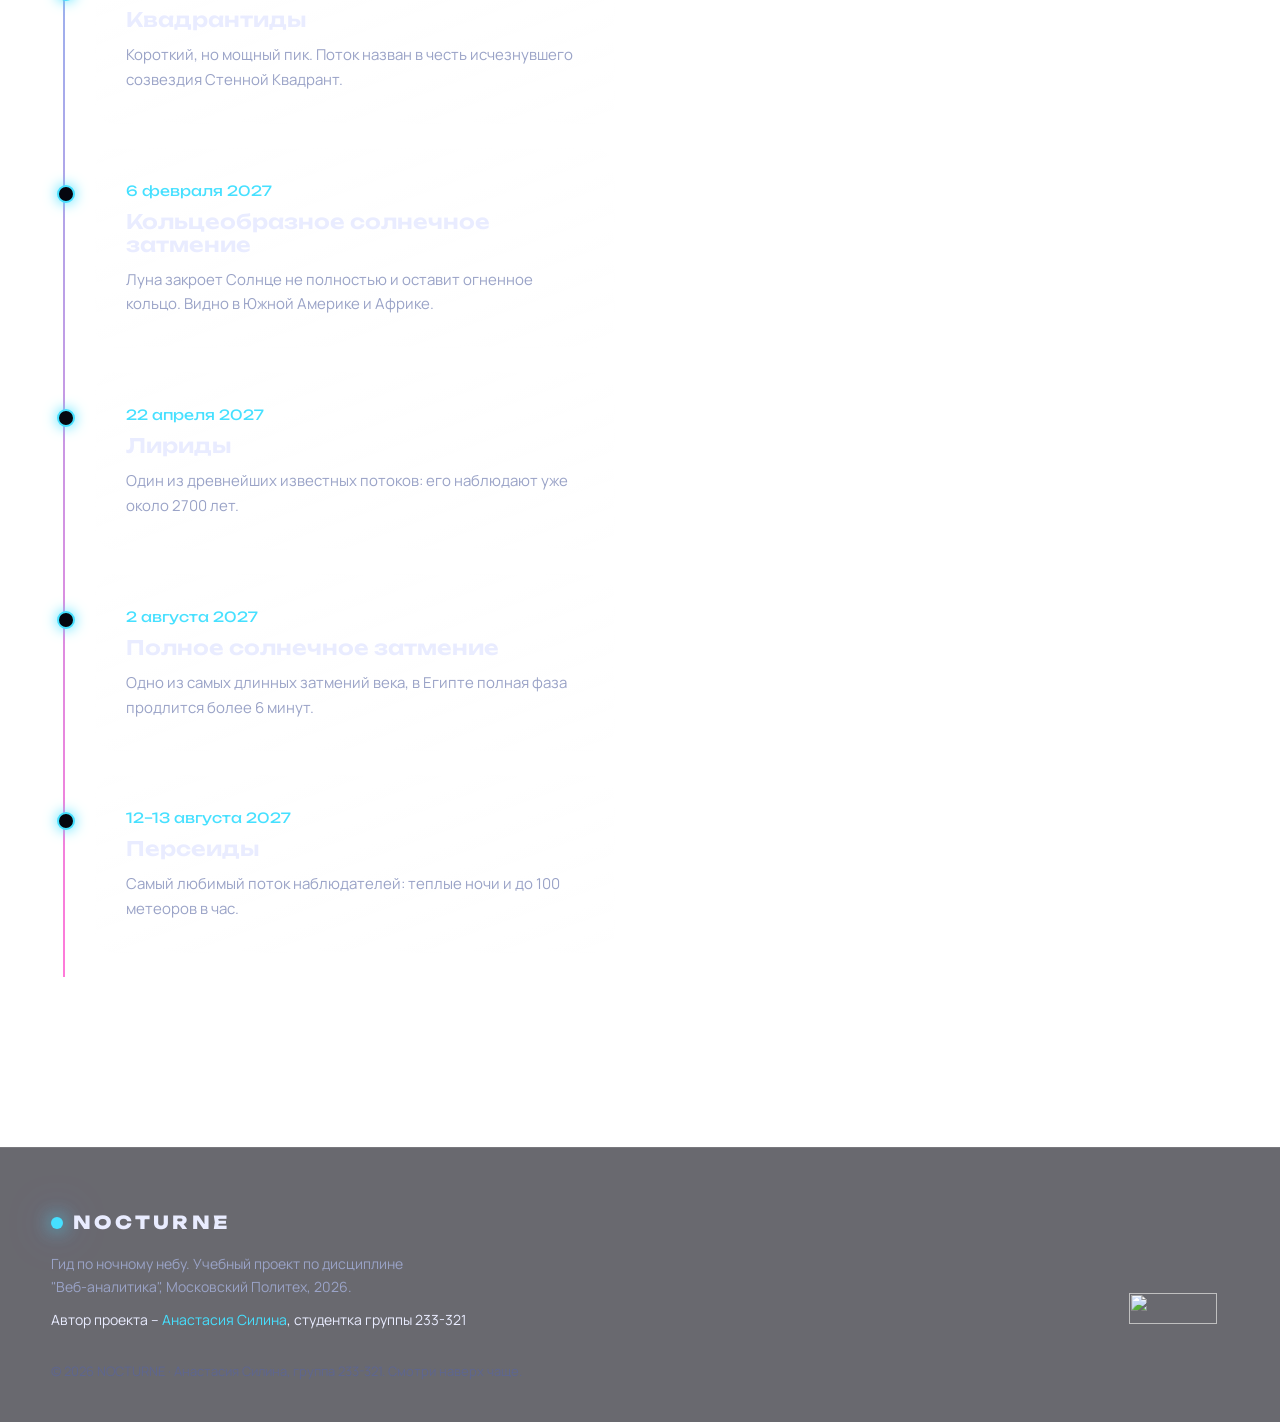
==== commit e6b03a4c: "Update calendar.html" ====
--- a/calendar.html
+++ b/calendar.html
@@ -79,7 +79,18 @@
         <p class="footer-author">Автор проекта – <span>Анастасия Силина</span>, студентка группы 233-321</p>
       </div>
       <div class="counters">
-        <!-- ===== СЮДА КОД LIVEINTERNET ===== -->
+
+        <!--LiveInternet counter--><a href="https://www.liveinternet.ru/click"
+target="_blank"><img id="licnt6249" width="88" height="31" style="border:0" 
+title="LiveInternet: показано число просмотров за 24 часа, посетителей за 24 часа и за сегодня"
+src="[data-uri]"
+alt=""/></a><script>(function(d,s){d.getElementById("licnt6249").src=
+"https://counter.yadro.ru/hit?t11.6;r"+escape(d.referrer)+
+((typeof(s)=="undefined")?"":";s"+s.width+"*"+s.height+"*"+
+(s.colorDepth?s.colorDepth:s.pixelDepth))+";u"+escape(d.URL)+
+";h"+escape(d.title.substring(0,150))+";"+Math.random()})
+(document,screen)</script><!--/LiveInternet-->
+
 
         <div id="top100_widget"></div>
       </div>
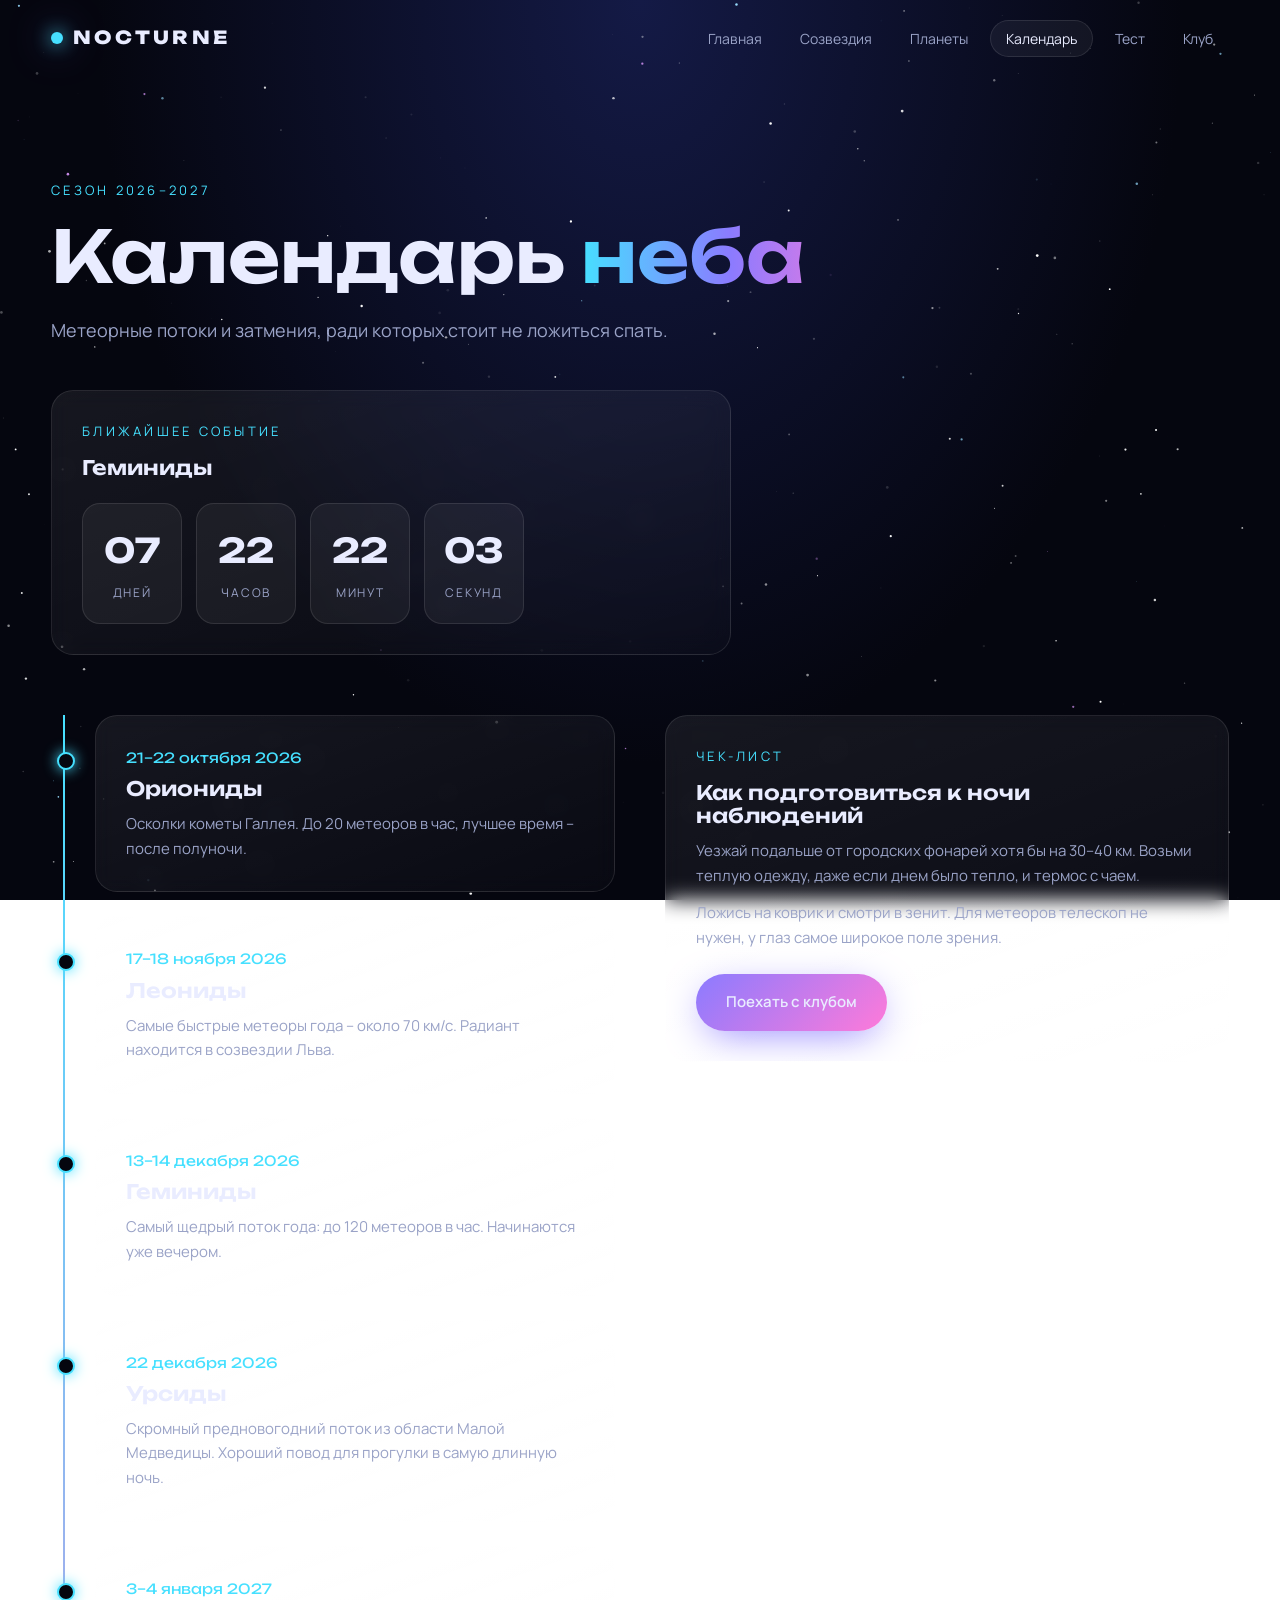
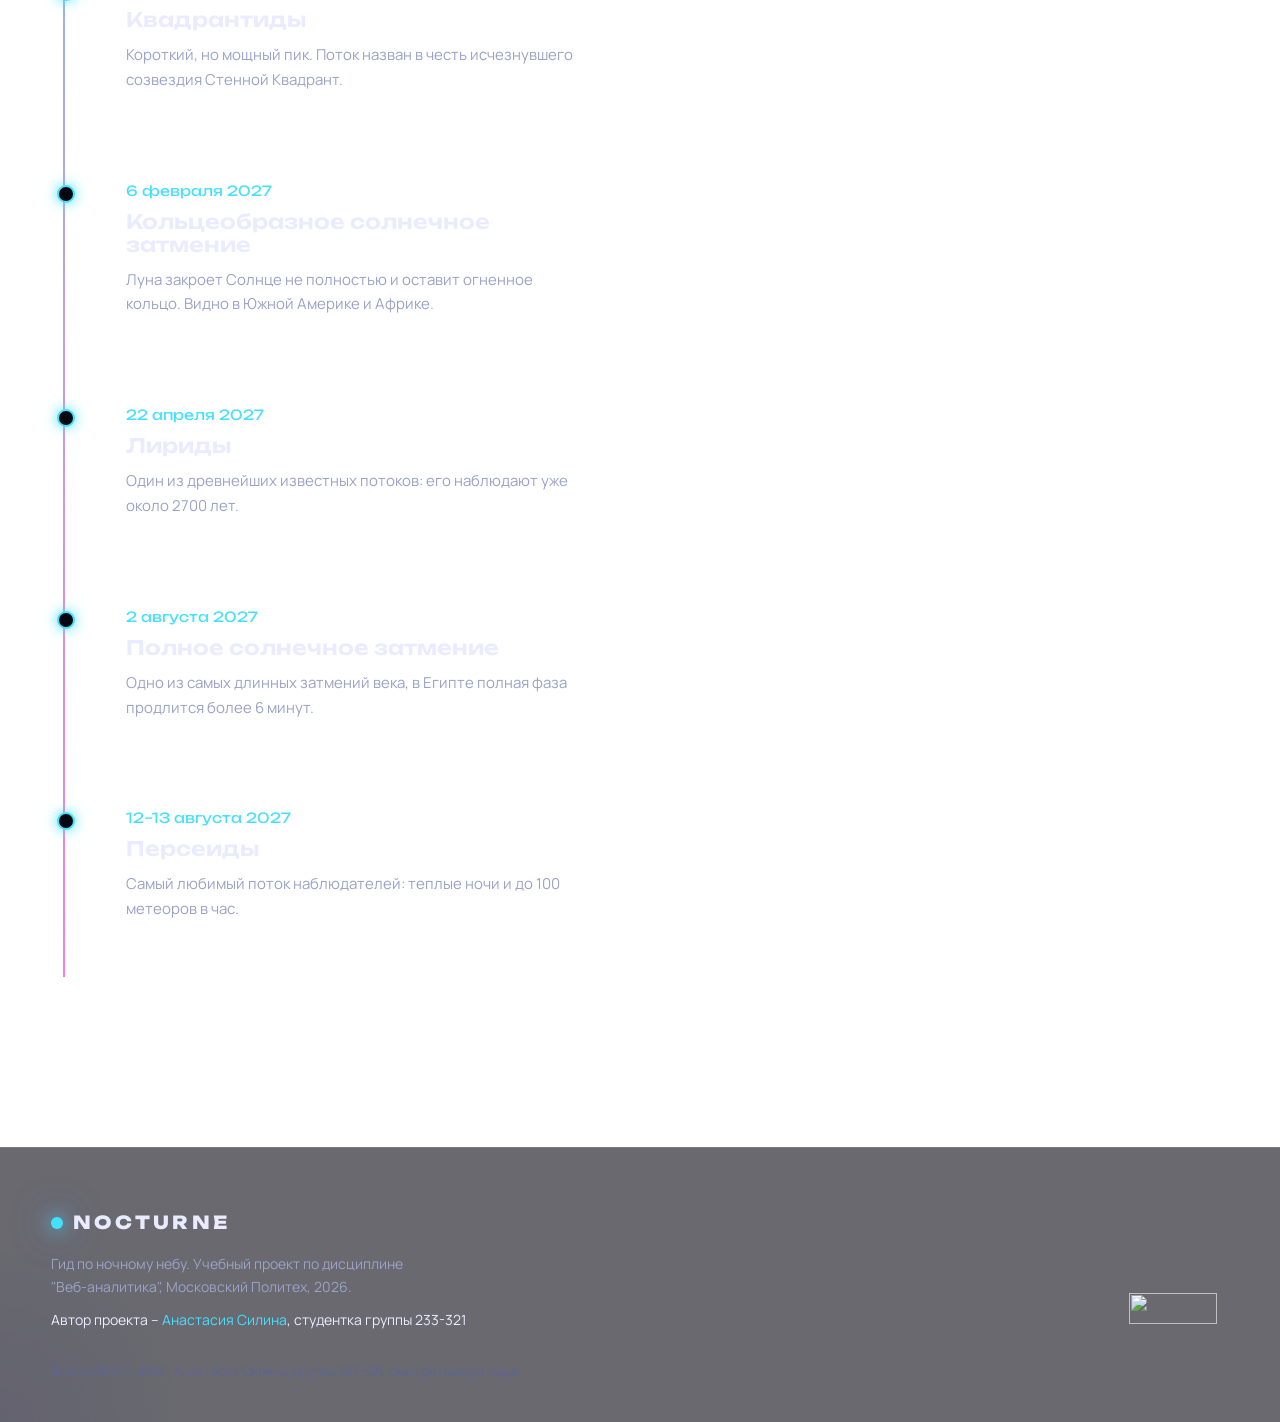
==== commit 2f452bff: "Update calendar.html" ====
--- a/calendar.html
+++ b/calendar.html
@@ -7,7 +7,38 @@
 <title>Календарь неба – NOCTURNE</title>
 <link rel="icon" href="data:image/svg+xml,<svg xmlns='http://www.w3.org/2000/svg' viewBox='0 0 100 100'><circle cx='50' cy='50' r='34' fill='%238b7bff'/></svg>">
 <link rel="stylesheet" href="style.css">
-<!-- ===== СЮДА КОД SBER ADS ===== -->
+<!-- Top100 (Kraken) Counter -->
+<script>
+    (function (w, d, c) {
+    (w[c] = w[c] || []).push(function() {
+        var options = {
+            project: 7753241,
+            attributes_dataset: [ "your-attribute" ],
+            trackHashes: true,
+            user_id: null,
+        };
+        try {
+            w.top100Counter = new top100(options);
+        } catch(e) { }
+    });
+    var n = d.getElementsByTagName("script")[0],
+    s = d.createElement("script"),
+    f = function () { n.parentNode.insertBefore(s, n); };
+    s.type = "text/javascript";
+    s.async = true;
+    s.src =
+    (d.location.protocol == "https:" ? "https:" : "http:") +
+    "//st.top100.ru/top100/top100.js";
+
+    if (w.opera == "[object Opera]") {
+    d.addEventListener("DOMContentLoaded", f, false);
+} else { f(); }
+})(window, document, "_top100q");
+</script>
+<noscript>
+  <img src="//counter.rambler.ru/top100.cnt?pid=7753241" alt="Топ-100" />
+</noscript>
+<!-- END Top100 (Kraken) Counter -->
 
 <!-- ===== СЮДА КОД MYTRACKER ===== -->
 
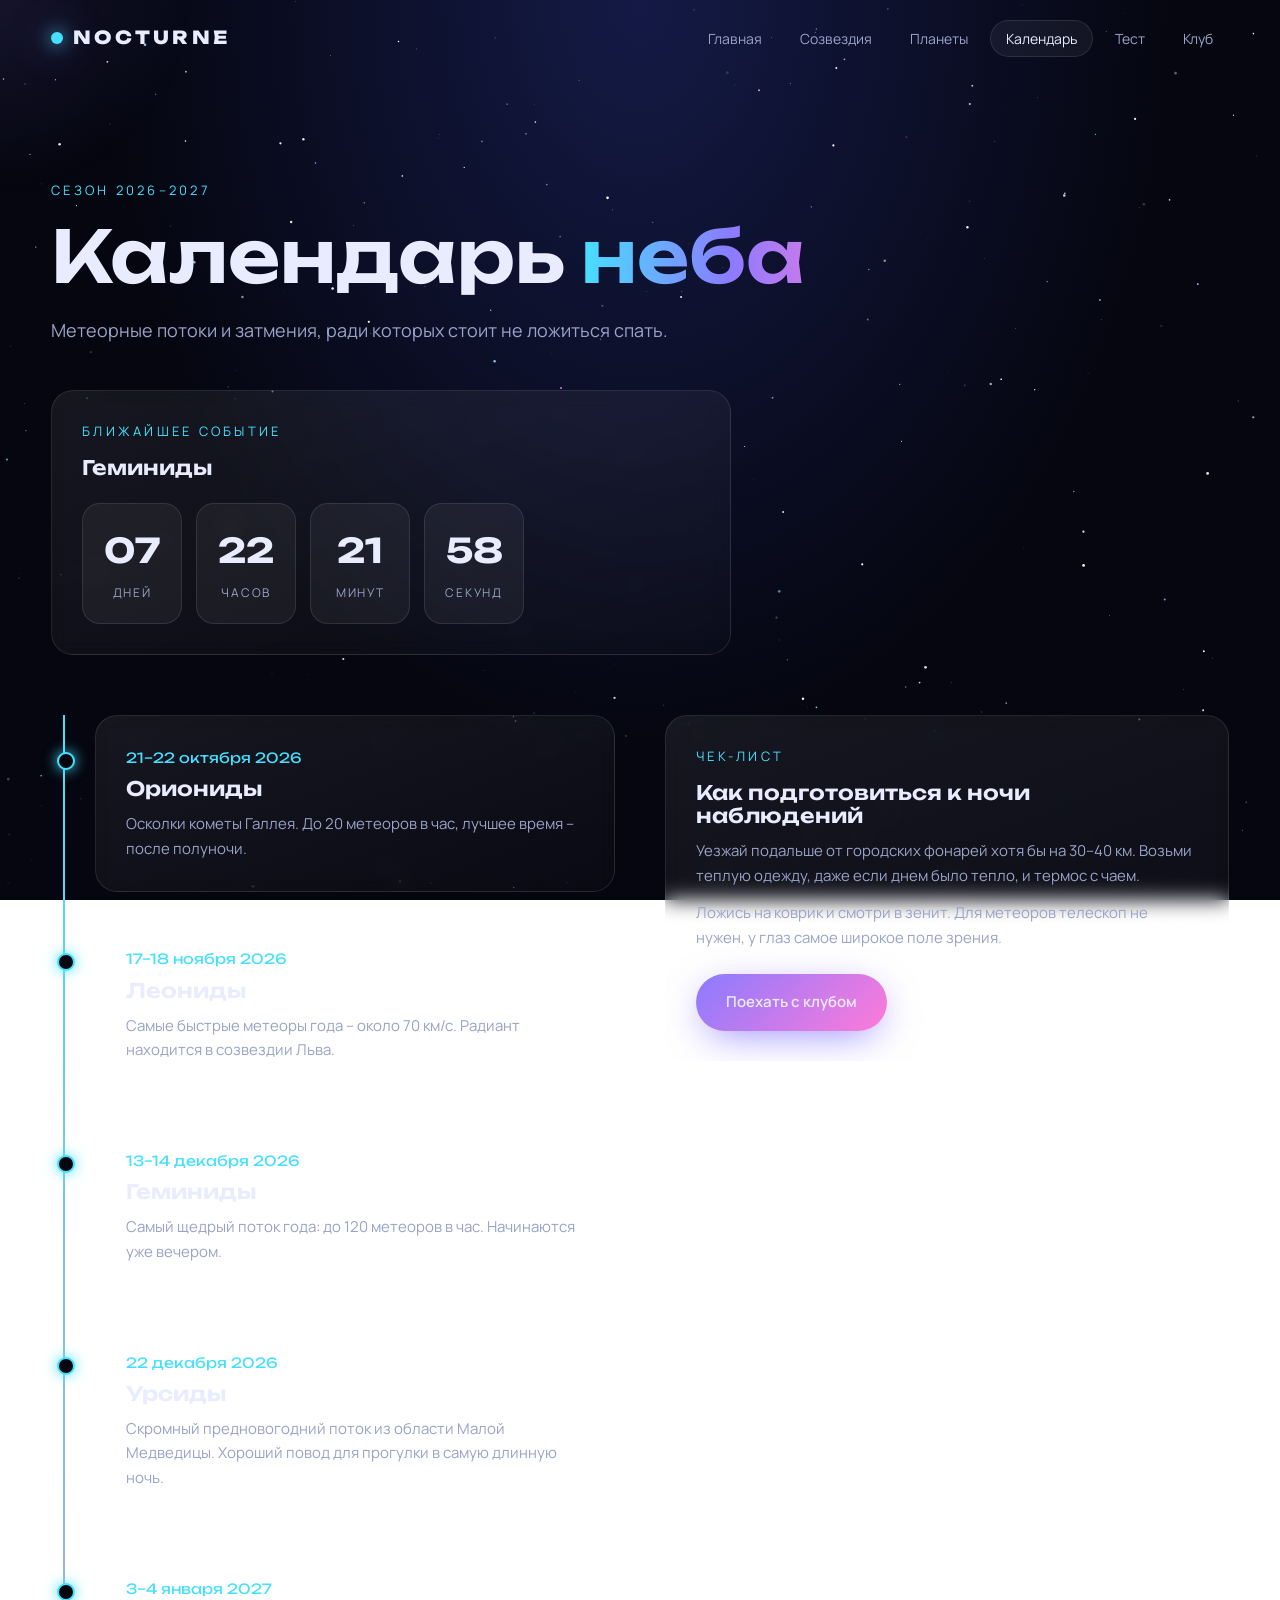
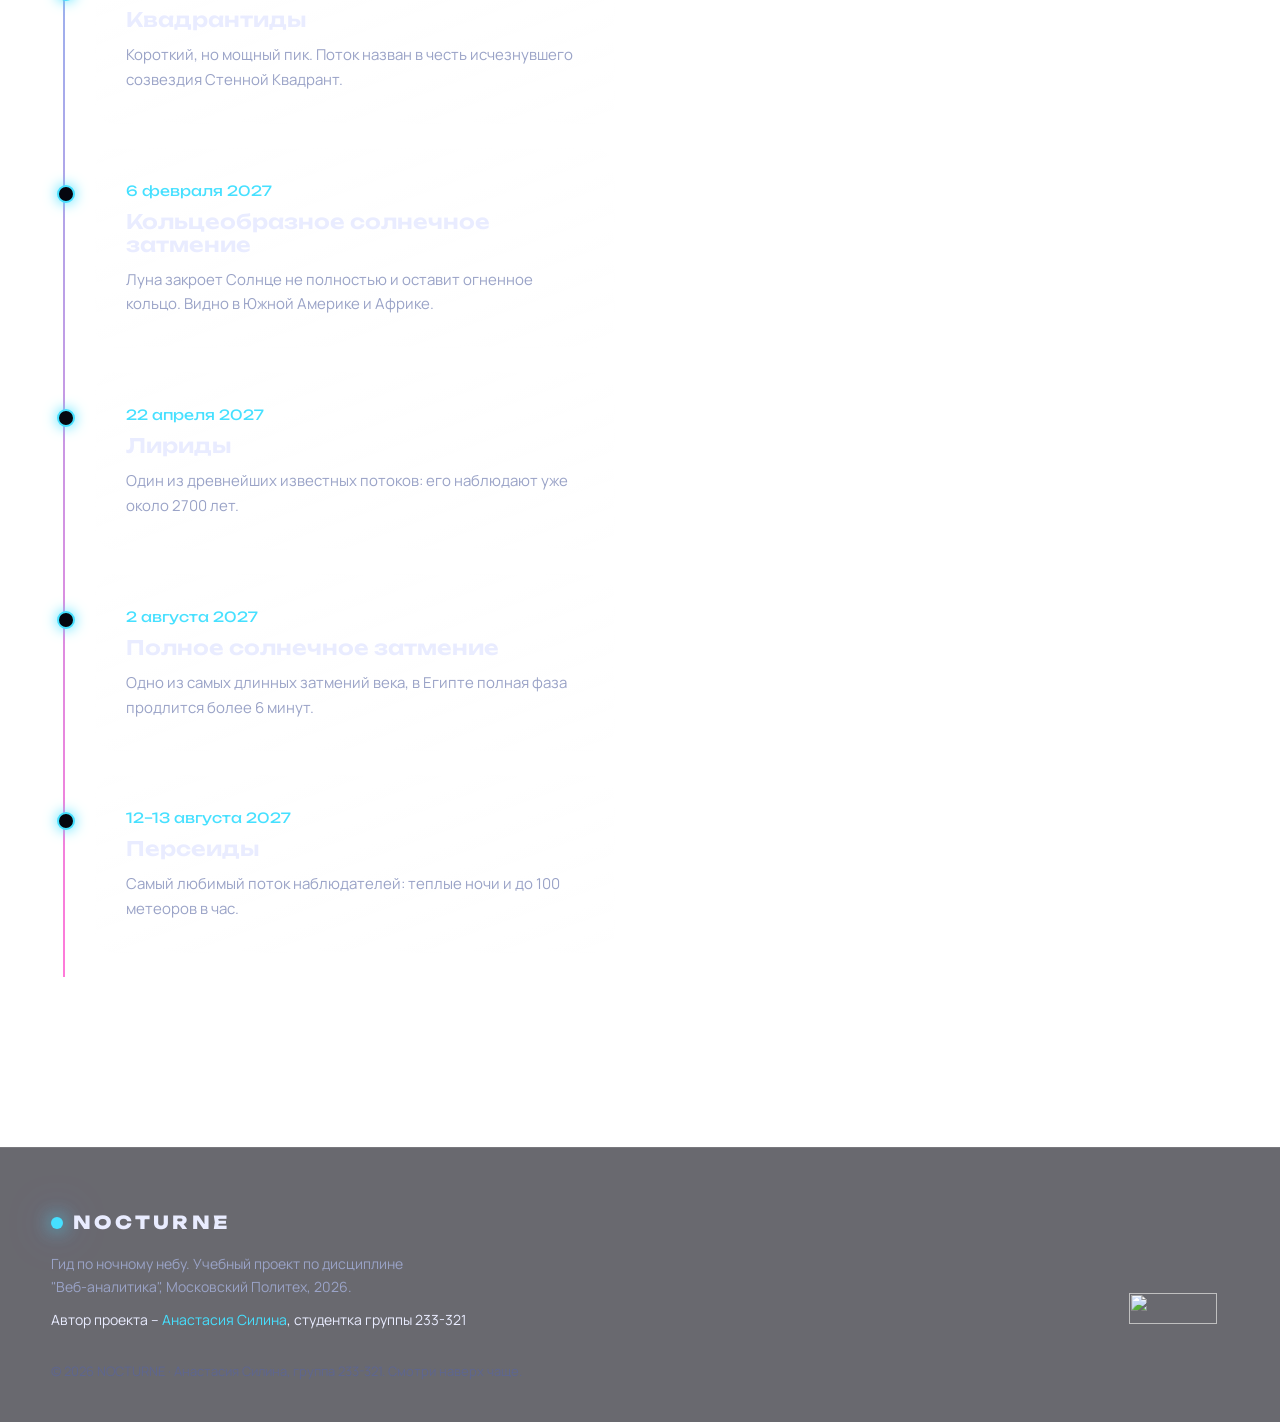
==== commit af44ccab: "Update calendar.html" ====
--- a/calendar.html
+++ b/calendar.html
@@ -40,7 +40,20 @@
 </noscript>
 <!-- END Top100 (Kraken) Counter -->
 
-<!-- ===== СЮДА КОД MYTRACKER ===== -->
+<!-- Top.Mail.Ru counter -->
+<script type="text/javascript">
+var _tmr = window._tmr || (window._tmr = []);
+_tmr.push({id: "3808981", type: "pageView", start: (new Date()).getTime()});
+(function (d, w, id) {
+  if (d.getElementById(id)) return;
+  var ts = d.createElement("script"); ts.type = "text/javascript"; ts.async = true; ts.id = id;
+  ts.src = "https://top-fwz1.mail.ru/js/code.js";
+  var f = function () {var s = d.getElementsByTagName("script")[0]; s.parentNode.insertBefore(ts, s);};
+  if (w.opera == "[object Opera]") { d.addEventListener("DOMContentLoaded", f, false); } else { f(); }
+})(document, window, "tmr-code");
+</script>
+<noscript><div><img src="https://top-fwz1.mail.ru/counter?id=3808981;js=na" style="position:absolute;left:-9999px;" alt="Top.Mail.Ru" /></div></noscript>
+<!-- /Top.Mail.Ru counter -->
 
 </head>
 <body>
